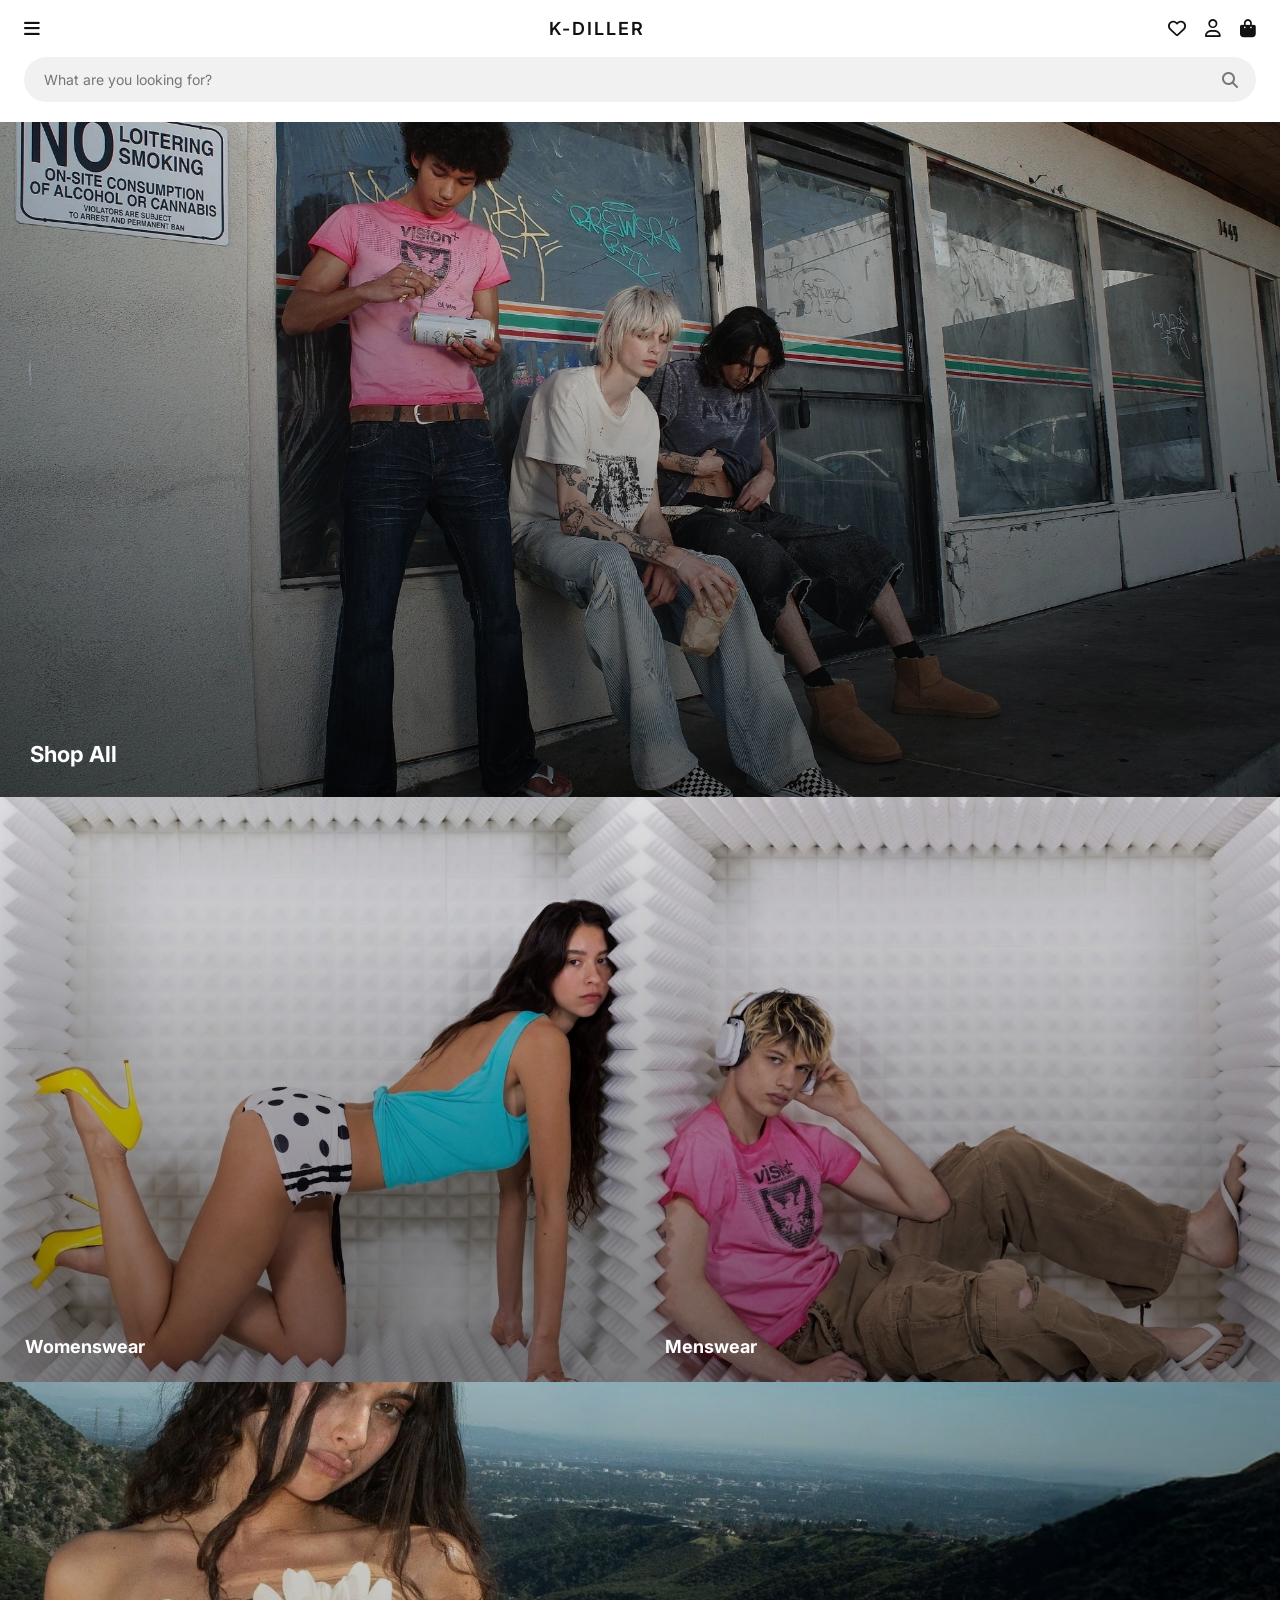
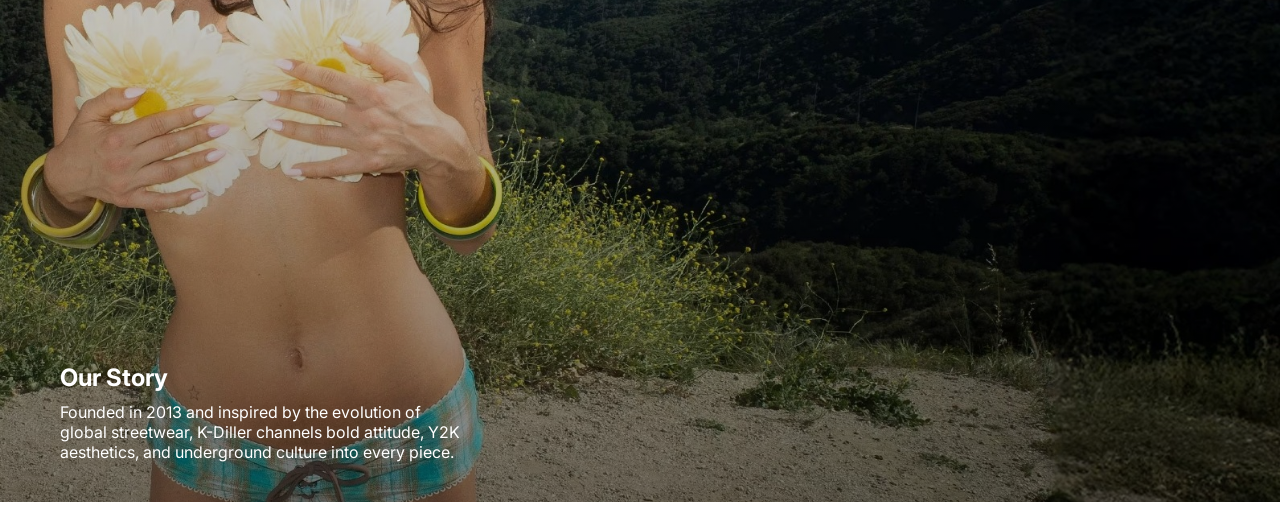
==== k-diller-project/index.html @ d4ecccb1 "week8" ====
<!DOCTYPE html>
<html lang="en">
<head>
  <meta charset="UTF-8">
  <meta name="viewport" content="width=device-width, initial-scale=1.0">

  <!-- 字体（高级感） -->
  <link href="https://fonts.googleapis.com/css2?family=Inter:wght@300;400;600&display=swap" rel="stylesheet">

  <!-- 图标 -->
  <link rel="stylesheet" href="https://cdnjs.cloudflare.com/ajax/libs/font-awesome/6.5.0/css/all.min.css">

  <link rel="stylesheet" href="style.css">
  <title>K-Diller</title>
</head>

<body>

<!-- NAV -->
<header class="navbar">
  <i class="fa-solid fa-bars"></i>
  <div class="logo">K-DILLER</div>
  <div class="nav-icons">
    <i class="fa-regular fa-heart"></i>
    <i class="fa-regular fa-user"></i>
    <i class="fa-solid fa-bag-shopping"></i>
  </div>
</header>

<!-- SEARCH -->
<div class="search-wrapper">
  <input type="text" placeholder="What are you looking for?">
  <i class="fa-solid fa-search"></i>
</div>

<!-- HERO -->
<section class="hero">
  <img src="images/hero.jpg">
  <div class="overlay"></div>
  <h2>Shop All</h2>
</section>

<!-- CATEGORY -->
<section class="categories">

  <div class="category">
    <img src="images/womens.jpg">
    <div class="overlay"></div>
    <h3>Womenswear</h3>
  </div>

  <div class="category">
    <img src="images/mens.jpg">
    <div class="overlay"></div>
    <h3>Menswear</h3>
  </div>

</section>

<!-- STORY -->
<section class="story">
  <img src="images/story.jpg">
  <div class="overlay"></div>

  <div class="story-text">
    <h2>Our Story</h2>
    <p>
      Founded in 2013 and inspired by the evolution of global streetwear, 
      K-Diller channels bold attitude, Y2K aesthetics, and underground culture into every piece.
    </p>
  </div>
</section>

</body>
</html>
---- k-diller-project/style.css ----
* {
  margin: 0;
  padding: 0;
  box-sizing: border-box;
  font-family: 'Inter', sans-serif;
}

body {
  background: #fff;
  color: #111;
}

/* NAV */
.navbar {
  display: flex;
  justify-content: space-between;
  align-items: center;
  padding: 18px 24px;
  font-size: 18px;
}

.logo {
  font-weight: 600;
  letter-spacing: 2px;
}

.nav-icons i {
  margin-left: 14px;
  cursor: pointer;
}

/* SEARCH（像官网） */
.search-wrapper {
  margin: 0 24px 20px;
  position: relative;
}

.search-wrapper input {
  width: 100%;
  padding: 14px 45px 14px 20px;
  border-radius: 30px;
  border: none;
  background: #f1f1f1;
  font-size: 14px;
}

.search-wrapper i {
  position: absolute;
  right: 18px;
  top: 50%;
  transform: translateY(-50%);
  color: #777;
}

/* HERO */
.hero {
  position: relative;
  height: 65vh;
}

.hero img {
  width: 100%;
  height: 100%;
  object-fit: cover;
}

/* OVERLAY（重点） */
.overlay {
  position: absolute;
  inset: 0;
  background: linear-gradient(to bottom, rgba(0,0,0,0.1), rgba(0,0,0,0.5));
}

.hero h2 {
  position: absolute;
  bottom: 30px;
  left: 30px;
  color: #fff;
  font-size: 22px;
}

/* CATEGORY */
.categories {
  display: flex;
  flex-direction: column;
}

.category {
  position: relative;
  height: 45vh;
  overflow: hidden;
}

.category img {
  width: 100%;
  height: 100%;
  object-fit: cover;
  transition: transform 0.6s ease;
}

.category h3 {
  position: absolute;
  bottom: 25px;
  left: 25px;
  color: #fff;
  font-size: 18px;
}

/* HOVER（加分点） */
.category:hover img {
  transform: scale(1.05);
}

/* STORY */
.story {
  position: relative;
  height: 70vh;
}

.story img {
  width: 100%;
  height: 100%;
  object-fit: cover;
}

.story-text {
  position: absolute;
  bottom: 40px;
  left: 30px;
  max-width: 400px;
  color: #fff;
}

.story-text h2 {
  margin-bottom: 10px;
}

/* DESKTOP（关键评分点） */
@media (min-width: 768px) {

  .hero {
    height: 75vh;
  }

  .categories {
    flex-direction: row;
  }

  .category {
    width: 50%;
    height: 65vh;
  }

  .story {
    height: 80vh;
  }

  .story-text {
    left: 60px;
  }
}
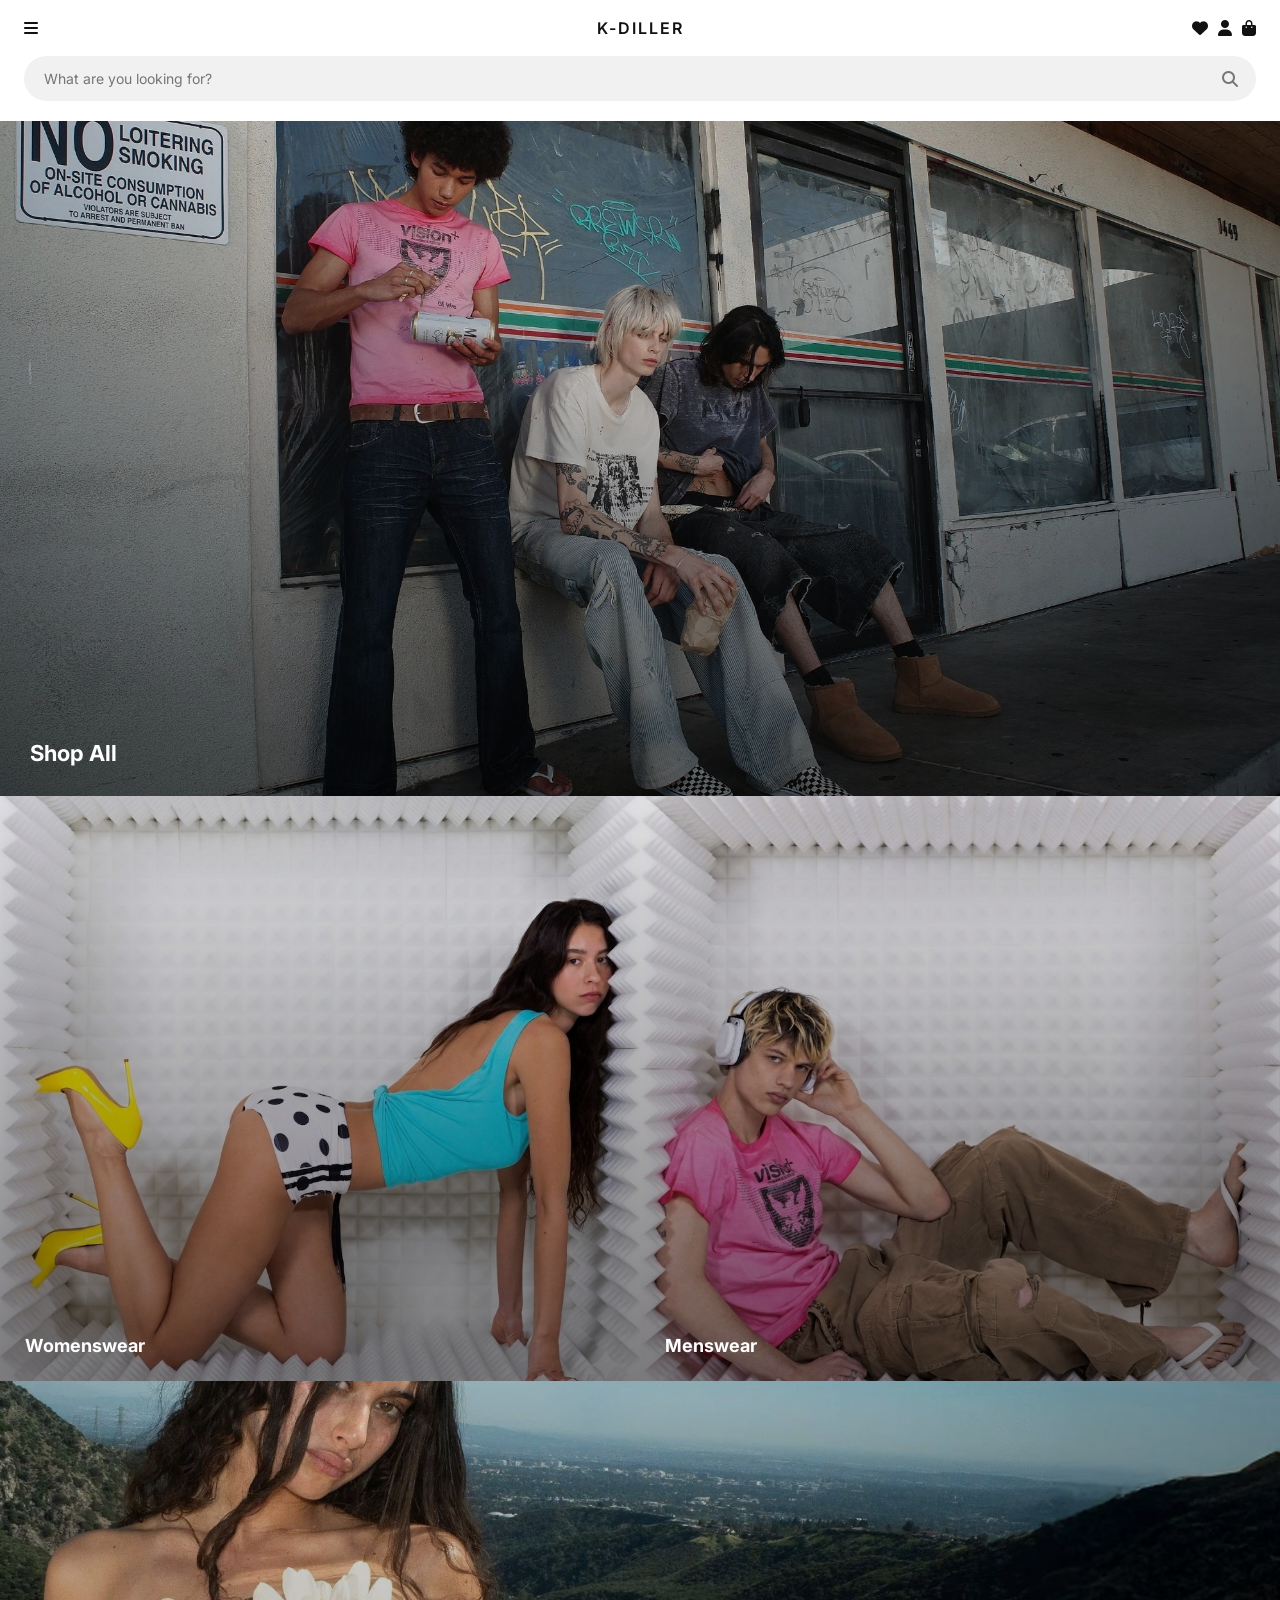
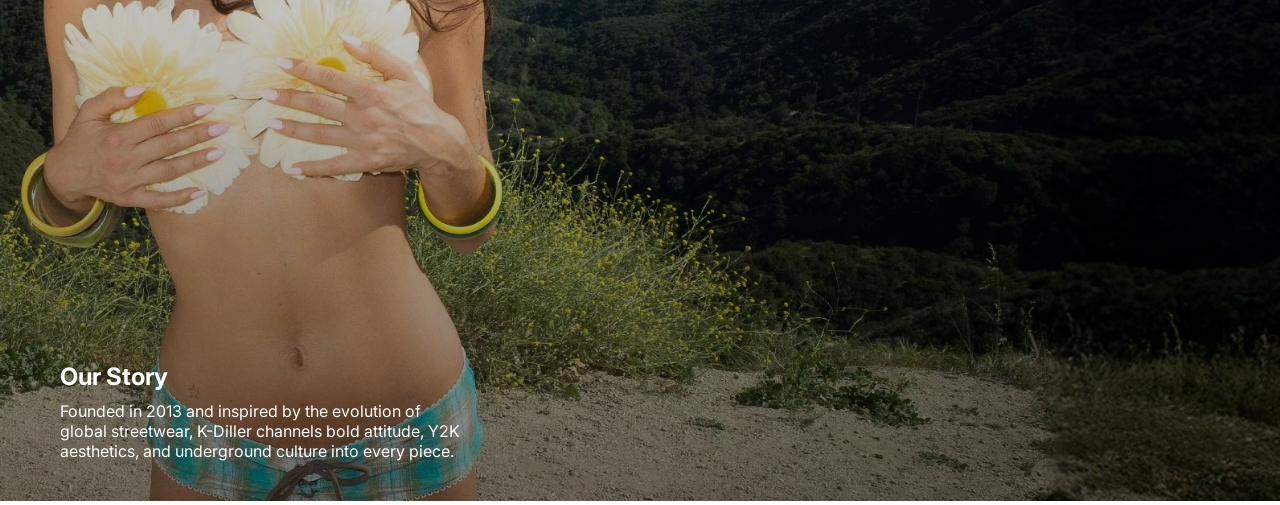
==== commit c2a1bcfe: "Refactor navbar alignment and spacing - Switched navbar layout from flex to grid for proper logo cen" ====
--- a/k-diller-project/index.html
+++ b/k-diller-project/index.html
@@ -21,8 +21,8 @@
   <i class="fa-solid fa-bars"></i>
   <div class="logo">K-DILLER</div>
   <div class="nav-icons">
-    <i class="fa-regular fa-heart"></i>
-    <i class="fa-regular fa-user"></i>
+    <i class="fa-solid fa-heart"></i>
+    <i class="fa-solid fa-user"></i>
     <i class="fa-solid fa-bag-shopping"></i>
   </div>
 </header>
--- a/k-diller-project/style.css
+++ b/k-diller-project/style.css
@@ -12,21 +12,26 @@
 
 /* NAV */
 .navbar {
-  display: flex;
-  justify-content: space-between;
+  display: grid;
+  grid-template-columns: 1fr auto 1fr;
   align-items: center;
   padding: 18px 24px;
-  font-size: 18px;
 }
 
 .logo {
+  text-align: center;
   font-weight: 600;
   letter-spacing: 2px;
 }
 
-.nav-icons i {
-  margin-left: 14px;
-  cursor: pointer;
+.navbar i:first-child {
+  justify-self: start;
+}
+
+.nav-icons {
+  justify-self: end;
+  display: flex;   /* 👈 让里面的 icon 横向排列 */
+  gap: 10px;       /* 👈 控制三个图标之间的间距 */
 }
 
 /* SEARCH（像官网） */
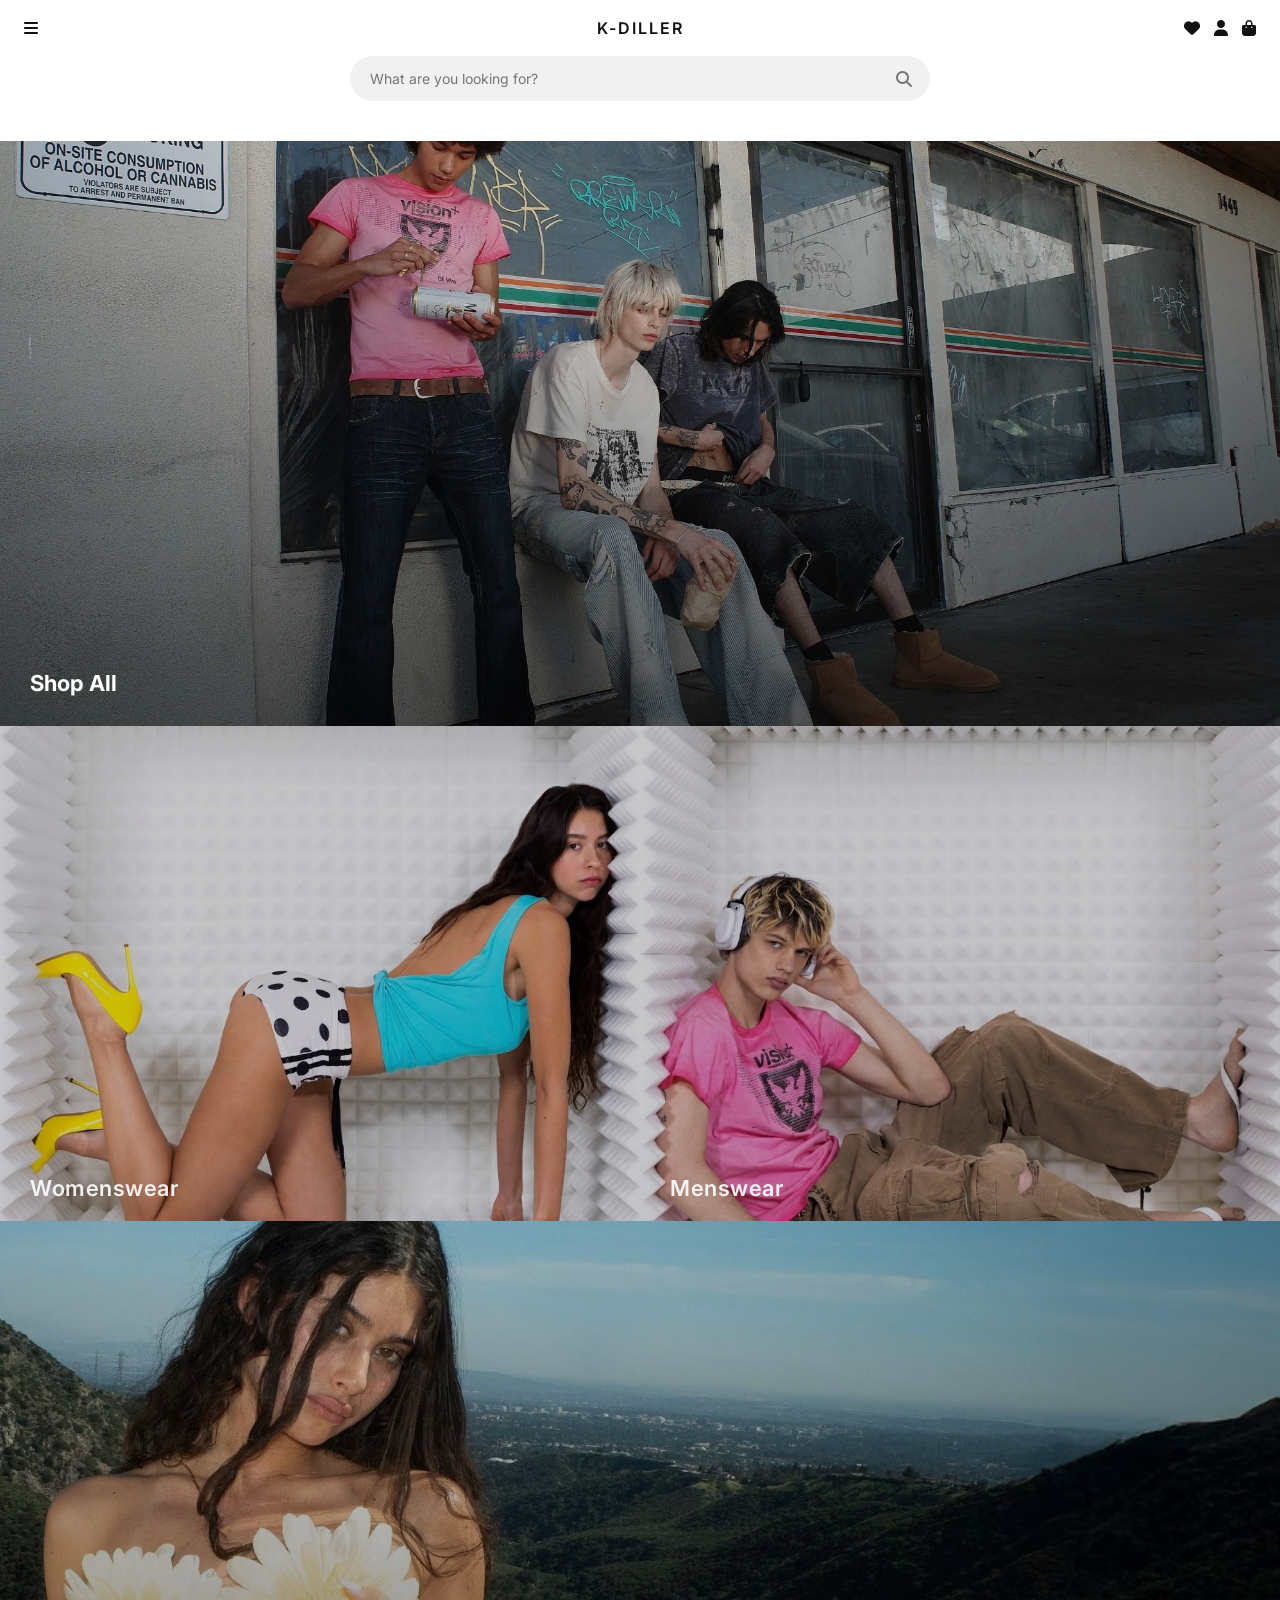
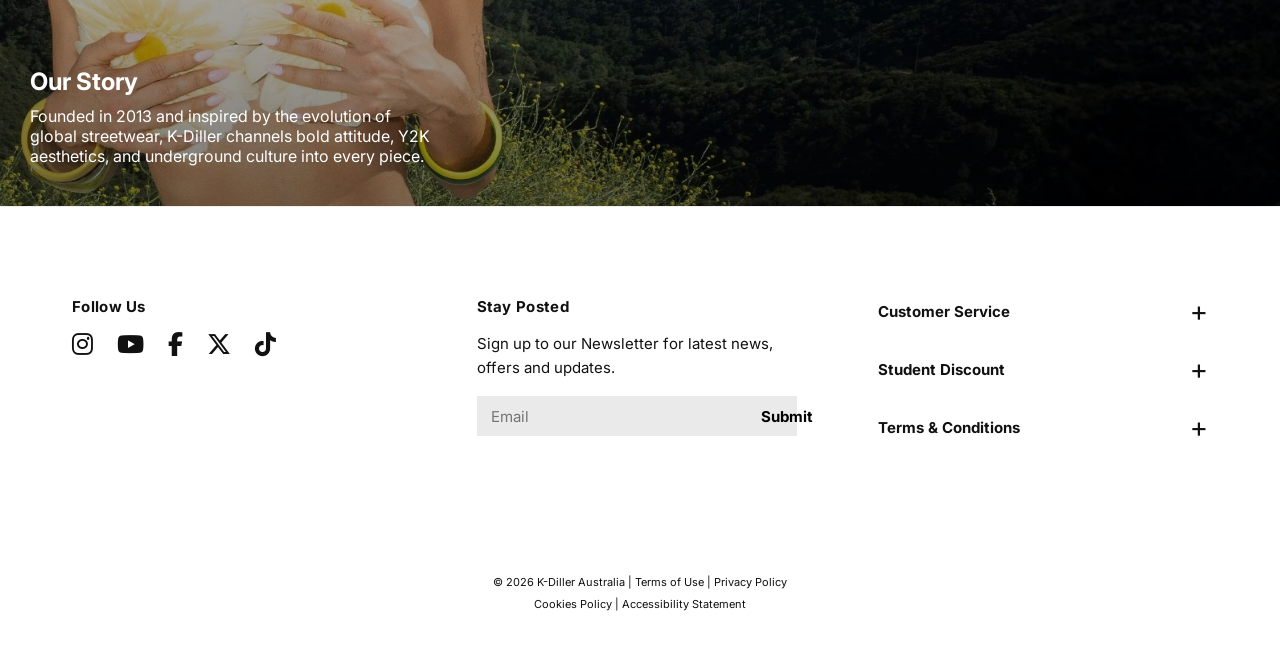
==== commit ea48187b: "Add womenswear page with responsive layout and interactive search dropdown Implemented a dedicated w" ====
--- a/k-diller-project/index.html
+++ b/k-diller-project/index.html
@@ -16,21 +16,33 @@
 
 <body>
 
-<!-- NAV -->
-<header class="navbar">
-  <i class="fa-solid fa-bars"></i>
-  <div class="logo">K-DILLER</div>
-  <div class="nav-icons">
-    <i class="fa-solid fa-heart"></i>
-    <i class="fa-solid fa-user"></i>
-    <i class="fa-solid fa-bag-shopping"></i>
+<!-- HEADER -->
+<div class="site-header">
+
+  <!-- NAV -->
+  <header class="navbar">
+    <i class="fa-solid fa-bars"></i>
+    <div class="logo">K-DILLER</div>
+    <div class="nav-icons">
+      <i class="fa-solid fa-heart"></i>
+      <i class="fa-solid fa-user"></i>
+      <i class="fa-solid fa-bag-shopping"></i>
+    </div>
+  </header>
+
+  <!-- SEARCH -->
+  <div class="search-wrapper">
+    <input id="searchInput" type="text" placeholder="What are you looking for?">
+    <i class="fa-solid fa-search"></i>
+
+    <div class="search-dropdown" id="searchDropdown">
+    <a href="womenswear.html">Womenswear</a>
+    <a href="menswear.html">Menswear</a>
+    <a href="#">Accessories</a>
+    <a href="#">Sale</a>
+    </div>
   </div>
-</header>
 
-<!-- SEARCH -->
-<div class="search-wrapper">
-  <input type="text" placeholder="What are you looking for?">
-  <i class="fa-solid fa-search"></i>
 </div>
 
 <!-- HERO -->
@@ -71,5 +83,65 @@
   </div>
 </section>
 
+<!-- Footer -->
+<section class="footer">
+
+  <div class="footer-top">
+
+    <!-- LEFT -->
+    <div class="footer-social">
+      <h4>Follow Us</h4>
+      <div class="social-icons">
+        <i class="fa-brands fa-instagram"></i>
+        <i class="fa-brands fa-youtube"></i>
+        <i class="fa-brands fa-facebook-f"></i>
+        <i class="fa-brands fa-x-twitter"></i>
+        <i class="fa-brands fa-tiktok"></i>
+      </div>
+    </div>
+
+    <!-- CENTER -->
+    <div class="footer-newsletter">
+      <h4>Stay Posted</h4>
+      <p>
+        Sign up to our Newsletter for latest news, offers and updates.
+      </p>
+
+      <div class="email-box">
+        <input type="email" placeholder="Email">
+        <button>Submit</button>
+      </div>
+    </div>
+
+    <!-- RIGHT -->
+    <div class="footer-links">
+      <div class="footer-link">
+        <span>Customer Service</span>
+        <span>+</span>
+      </div>
+
+      <div class="footer-link">
+        <span>Student Discount</span>
+        <span>+</span>
+      </div>
+
+      <div class="footer-link">
+        <span>Terms & Conditions</span>
+        <span>+</span>
+      </div>
+    </div>
+
+  </div>
+
+  <div class="footer-bottom">
+    <p>© 2026 K-Diller Australia | Terms of Use | Privacy Policy</p>
+    <p>Cookies Policy | Accessibility Statement</p>
+  </div>
+
+</section>
+
+<!-- JS -->
+<script src="script.js"></script>
+
 </body>
 </html>
--- a/k-diller-project/style.css
+++ b/k-diller-project/style.css
@@ -10,7 +10,16 @@
   color: #111;
 }
 
+.site-header {
+  position: sticky;
+  top: 0;
+  z-index: 1000;
+  background: #fff;
+  padding-bottom: 20px;
+}
+
 /* NAV */
+
 .navbar {
   display: grid;
   grid-template-columns: 1fr auto 1fr;
@@ -30,13 +39,15 @@
 
 .nav-icons {
   justify-self: end;
-  display: flex;   /* 👈 让里面的 icon 横向排列 */
-  gap: 10px;       /* 👈 控制三个图标之间的间距 */
-}
-
-/* SEARCH（像官网） */
+  display: flex;
+  gap: 14px;
+}
+
+/* SEARCH */
+
 .search-wrapper {
-  margin: 0 24px 20px;
+  width: min(580px, calc(100% - 48px));
+  margin: 0 auto 20px;
   position: relative;
 }
 
@@ -57,7 +68,39 @@
   color: #777;
 }
 
-/* HERO */
+/* SEARCH DROPDOWN */
+
+.search-dropdown {
+  position: absolute;
+  top: 52px;
+  left: 0;
+  width: 100%;
+  background: #f1f1f1;
+  border-radius: 18px;
+  padding: 10px 0;
+  display: none;
+  z-index: 1001;
+  box-shadow: 0 8px 20px rgba(0,0,0,0.12);
+}
+
+.search-dropdown a {
+  display: block;
+  padding: 14px 20px;
+  color: #111;
+  text-decoration: none;
+  font-size: 14px;
+}
+
+.search-dropdown a:hover {
+  background: #e3e3e3;
+}
+
+.search-dropdown.active {
+  display: block;
+}
+
+/* HOMEPAGE HERO */
+
 .hero {
   position: relative;
   height: 65vh;
@@ -67,13 +110,7 @@
   width: 100%;
   height: 100%;
   object-fit: cover;
-}
-
-/* OVERLAY（重点） */
-.overlay {
-  position: absolute;
-  inset: 0;
-  background: linear-gradient(to bottom, rgba(0,0,0,0.1), rgba(0,0,0,0.5));
+  display: block;
 }
 
 .hero h2 {
@@ -84,48 +121,132 @@
   font-size: 22px;
 }
 
-/* CATEGORY */
+.overlay {
+  position: absolute;
+  inset: 0;
+  background: linear-gradient(to bottom, rgba(0,0,0,0.1), rgba(0,0,0,0.5));
+}
+
+/* ========================= */
+/* CATEGORY - FINAL VERSION  */
+/* ========================= */
+
 .categories {
-  display: flex;
-  flex-direction: column;
-}
-
+  display: grid;
+  grid-template-columns: 1fr 1fr;
+  width: 100%;
+}
+
+/* 单个卡片 */
 .category {
   position: relative;
-  height: 45vh;
+  height: 55vh;
   overflow: hidden;
-}
-
+  cursor: pointer;
+}
+
+/* 图片 */
 .category img {
   width: 100%;
   height: 100%;
   object-fit: cover;
+  display: block;
   transition: transform 0.6s ease;
 }
 
+/* 遮罩 */
+.category .overlay {
+  position: absolute;
+  inset: 0;
+  background: rgba(0,0,0,0.2);
+  transition: background 0.4s ease;
+  z-index: 1;
+}
+
+/* ❗文字（和 Shop All 完全一致） */
 .category h3 {
   position: absolute;
-  bottom: 25px;
-  left: 25px;
+  bottom: 30px;
+  left: 30px;
+
   color: #fff;
-  font-size: 18px;
-}
-
-/* HOVER（加分点） */
+  font-size: 22px;     /* 和 Shop All 一样 */
+  font-weight: 600;
+  letter-spacing: 0.5px;
+
+  transform: translateY(10px); /* 初始微动 */
+  opacity: 0.9;
+  transition: all 0.4s ease;
+
+  z-index: 2;
+}
+
+/* ===== HOVER 动效 ===== */
+
 .category:hover img {
-  transform: scale(1.05);
+  transform: scale(1.08); /* 图片放大 */
+}
+
+.category:hover .overlay {
+  background: rgba(0,0,0,0.45); /* 变暗 */
+}
+
+.category:hover h3 {
+  transform: translateY(0); /* 上移 */
+  opacity: 1;
+}
+
+/* ========================= */
+/* MOBILE（手机） */
+/* ========================= */
+
+@media (max-width: 767px) {
+
+  .categories {
+    grid-template-columns: 1fr;
+  }
+
+  .category {
+    height: 45vh;
+  }
+
+  .category h3 {
+    bottom: 25px;
+    left: 25px;
+    font-size: 18px;
+  }
+}
+
+/* 手机端再变成上下排列 */
+@media (max-width: 767px) {
+  .categories {
+    grid-template-columns: 1fr;
+  }
+
+  .category {
+    height: 45vh;
+  }
+
+  .category h3 {
+    left: 25px;
+    transform: none;
+  }
 }
 
 /* STORY */
+
 .story {
   position: relative;
-  height: 70vh;
+  height: 65vh;
+  overflow: hidden;
 }
 
 .story img {
   width: 100%;
   height: 100%;
   object-fit: cover;
+  object-position: center top;
+  display: block;
 }
 
 .story-text {
@@ -140,27 +261,435 @@
   margin-bottom: 10px;
 }
 
-/* DESKTOP（关键评分点） */
+/* ========================= */
+/* FOOTER - FINAL            */
+/* ========================= */
+
+.footer {
+  background: #fff;
+  color: #111;
+  padding: 90px 72px 40px;
+  border-top: 1px solid #eee;
+}
+
+.footer-top {
+  display: grid;
+  grid-template-columns: 1fr 1fr 1fr;
+  gap: 80px;
+  align-items: start;
+}
+
+.footer h4 {
+  font-size: 15px;
+  font-weight: 700;
+  margin-bottom: 16px;
+  letter-spacing: 0.3px;
+}
+
+/* LEFT - SOCIAL */
+
+.footer-social {
+  justify-self: start;
+}
+
+.social-icons {
+  display: flex;
+  gap: 24px;
+  font-size: 24px;
+}
+
+.social-icons i {
+  cursor: pointer;
+  transition: transform 0.25s ease;
+}
+
+.social-icons i:hover {
+  transform: translateY(-3px);
+}
+
+/* CENTER - NEWSLETTER */
+
+.footer-newsletter {
+  justify-self: center;
+  width: 320px;
+}
+
+.footer-newsletter p {
+  font-size: 15px;
+  line-height: 1.6;
+  margin-bottom: 16px;
+}
+
+.email-box {
+  display: flex;
+  width: 320px;
+  height: 40px;
+  background: #eaeaea;
+}
+
+.email-box input {
+  flex: 1;
+  border: none;
+  outline: none;
+  background: transparent;
+  padding: 0 14px;
+  font-size: 15px;
+}
+
+.email-box button {
+  border: none;
+  background: transparent;
+  padding: 0 16px;
+  font-size: 15px;
+  font-weight: 700;
+  cursor: pointer;
+}
+
+/* RIGHT - LINKS */
+
+.footer-links {
+  justify-self: end;
+  width: 330px;
+  display: flex;
+  flex-direction: column;
+  gap: 30px;
+}
+
+.footer-link {
+  display: flex;
+  justify-content: space-between;
+  align-items: center;
+  font-size: 15px;
+  font-weight: 700;
+}
+
+.footer-link span:last-child {
+  font-size: 28px;
+  font-weight: 400;
+  line-height: 1;
+}
+
+/* BOTTOM */
+
+.footer-bottom {
+  text-align: center;
+  margin-top: 130px;
+  font-size: 11px;
+  line-height: 2;
+  color: #111;
+}
+
+/* MOBILE */
+
+@media (max-width: 767px) {
+  .footer {
+    padding: 50px 24px 32px;
+  }
+
+  .footer-top {
+    grid-template-columns: 1fr;
+    gap: 40px;
+  }
+
+  .footer-social,
+  .footer-newsletter,
+  .footer-links {
+    justify-self: stretch;
+    width: 100%;
+  }
+
+  .email-box {
+    width: 100%;
+  }
+
+  .footer-bottom {
+    margin-top: 70px;
+  }
+}
+
+/* WOMENSWEAR PAGE */
+
+.womens-hero {
+  position: relative;
+  width: 100%;
+  height: 55vh;
+  overflow: hidden;
+}
+
+.womens-hero img {
+  width: 100%;
+  height: 100%;
+  object-fit: cover;
+  object-position: center;
+  display: block;
+}
+
+.womens-hero h1 {
+  position: absolute;
+  top: 16%;
+  left: 50%;
+  transform: translateX(-50%) rotate(-2deg); /* 👈 微微歪 */
+
+  font-family: 'Permanent Marker', cursive; /* 👈 手写字体 */
+  color: #fff;
+  font-size: 48px;                          /* 👈 放大 */
+  font-weight: 400;
+  letter-spacing: 2px;
+
+  white-space: nowrap;
+
+  text-shadow: 0 4px 20px rgba(0,0,0,0.4); /* 👈 提升清晰度 */
+}
+
+/* MOBILE - WOMENS HERO TITLE */
+@media (max-width: 767px) {
+  .womens-hero h1 {
+    font-size: 30px;
+    letter-spacing: 1px;
+    top: 18%;
+    max-width: 90%;
+    text-align: center;
+  }
+}
+
+/* PRODUCT SECTION */
+
+.product-section {
+  background: #fff;
+  padding: 44px 0 80px;
+}
+
+.product-section h2 {
+  text-align: center;
+  font-size: 16px;
+  font-weight: 700;
+  margin-bottom: 36px;
+}
+
+.filter-row {
+  display: flex;
+  align-items: center;
+  gap: 10px;
+  padding: 0 28px 28px;
+  font-size: 12px;
+  font-weight: 500;
+}
+
+/* PRODUCT GRID */
+
+.product-grid {
+  --product-gap: 14px;
+  display: grid;
+  grid-template-columns: 1fr;
+  gap: 32px 0;
+}
+
+/* PROMO CARD */
+
+.promo-card {
+  aspect-ratio: 1 / 1;
+  overflow: hidden;
+  background: #fff;
+}
+
+.promo-card img {
+  width: 100%;
+  height: 100%;
+  object-fit: cover;
+  object-position: center top;
+  display: block;
+}
+
+/* PRODUCT CARD */
+
+.product-card {
+  background: #fff;
+  display: flex;
+  flex-direction: column;
+}
+
+.product-image {
+  position: relative;
+  aspect-ratio: 1 / 2;
+  overflow: hidden;
+  background: #f2f2f2;
+}
+
+.product-image img {
+  width: 100%;
+  height: 100%;
+  object-fit: cover;
+  object-position: center top;
+  display: block;
+}
+
+.product-image i {
+  position: absolute;
+  top: 10px;
+  right: 10px;
+  font-size: 16px;
+  cursor: pointer;
+  color: #111;
+}
+
+.product-info {
+  width: 100%;
+  padding: 18px 18px 30px;
+  background: #fff;
+}
+
+.product-info p {
+  font-size: 15px;
+  font-weight: 700;
+  line-height: 1.25;
+  margin-bottom: 16px;
+}
+
+.product-info span {
+  font-size: 15px;
+}
+
+/* DESKTOP */
+
 @media (min-width: 768px) {
 
-  .hero {
-    height: 75vh;
-  }
-
-  .categories {
-    flex-direction: row;
-  }
-
-  .category {
-    width: 50%;
-    height: 65vh;
-  }
-
-  .story {
-    height: 80vh;
-  }
-
-  .story-text {
-    left: 60px;
+  .product-grid {
+    grid-template-columns: repeat(4, 1fr);
+    column-gap: var(--product-gap);
+    row-gap: 42px;
+    align-items: start;
+  }
+
+  .promo-card {
+    grid-column: span 2;
+    aspect-ratio: 1 / 1;
+  }
+
+  .product-image {
+    height: calc((100vw - var(--product-gap)) / 2);
+    aspect-ratio: auto;
+  }
+}
+
+/* ========================= */
+/* MOBILE PRODUCT LAYOUT FIX */
+/* 放在 style.css 最底部 */
+/* ========================= */
+
+@media (max-width: 767px) {
+
+  .product-section {
+    padding: 26px 0 60px;
+  }
+
+  .product-section h2 {
+    font-size: 12px;
+    margin-bottom: 18px;
+  }
+
+  .filter-row {
+    padding: 0 18px 18px;
+    font-size: 11px;
+  }
+
+  .product-grid {
+    display: grid;
+    grid-template-columns: 1fr 1fr;
+    gap: 2px;
+  }
+
+  .promo-card {
+    grid-column: span 2;
+    width: 100%;
+    height: 260px;
+    aspect-ratio: auto;
+  }
+
+  .promo-card img {
+    width: 100%;
+    height: 100%;
+    object-fit: cover;
+  }
+
+  .product-card {
+    width: 100%;
+  }
+
+  .product-image {
+    aspect-ratio: 3 / 4;
+    height: auto;
+  }
+
+  .product-info {
+    padding: 8px 8px 18px;
+  }
+
+  .product-info p {
+    font-size: 10px;
+    line-height: 1.25;
+    margin-bottom: 6px;
+  }
+
+  .product-info span {
+    font-size: 10px;
+  }
+
+  .product-image i {
+    top: auto;
+    right: 8px;
+    bottom: 8px;
+    font-size: 22px;
+  }
+}
+
+/* ========================= */
+/* MOBILE PRODUCT ORDER FIX  */
+/* ========================= */
+
+@media (max-width: 767px) {
+
+  .product-grid {
+    display: grid;
+    grid-template-columns: 1fr 1fr;
+    gap: 2px;
+  }
+
+  /* 第一张 promo：第一组顶部 */
+  .product-grid .promo-card:first-child {
+    grid-column: 1 / -1;
+    order: 1;
+  }
+
+  .product-grid .product-card:nth-child(2) {
+    order: 2;
+  }
+
+  .product-grid .product-card:nth-child(3) {
+    order: 3;
+  }
+
+  /* 第二张 promo：第二组顶部 */
+  .product-grid .promo-card:nth-child(6) {
+    grid-column: 1 / -1;
+    order: 4;
+  }
+
+  .product-grid .product-card:nth-child(4) {
+    order: 5;
+  }
+
+  .product-grid .product-card:nth-child(5) {
+    order: 6;
+  }
+
+  .promo-card {
+    height: 260px;
+    aspect-ratio: auto;
+  }
+
+  .promo-card img {
+    width: 100%;
+    height: 100%;
+    object-fit: cover;
   }
 }
